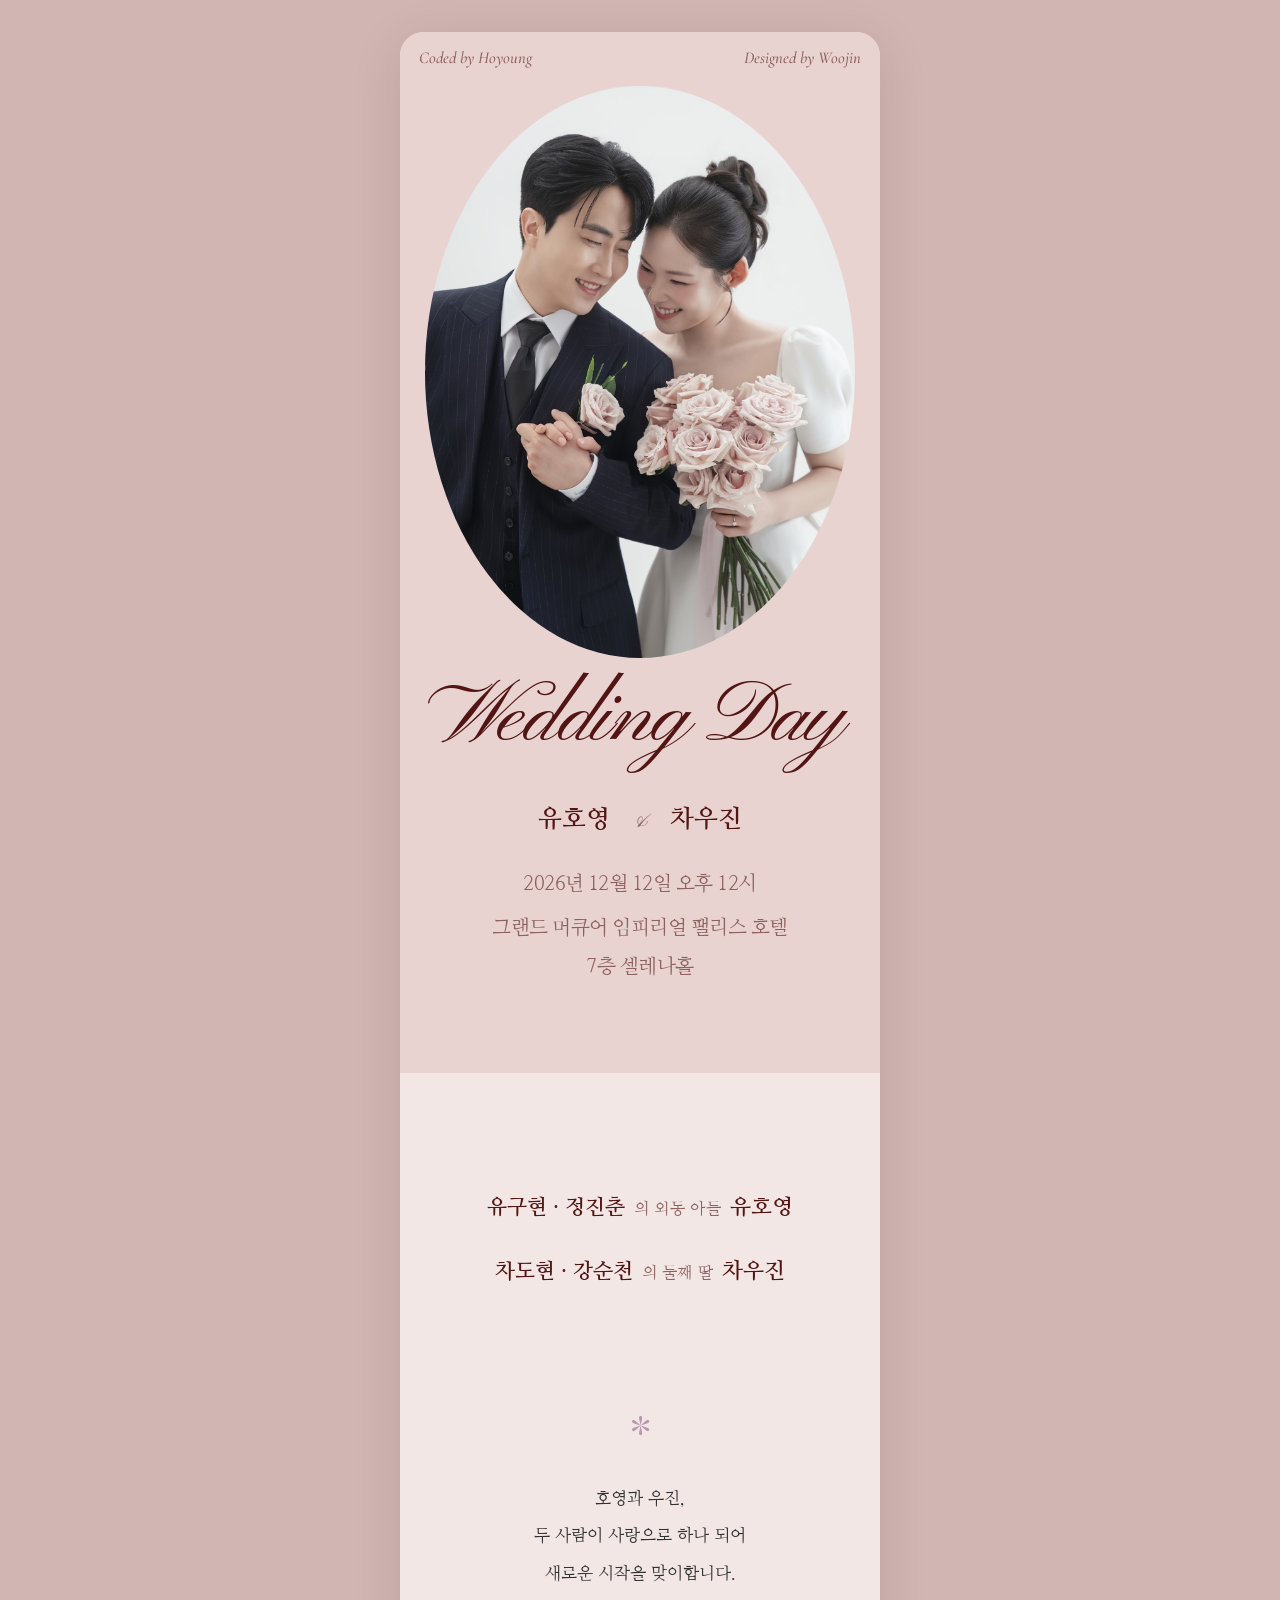
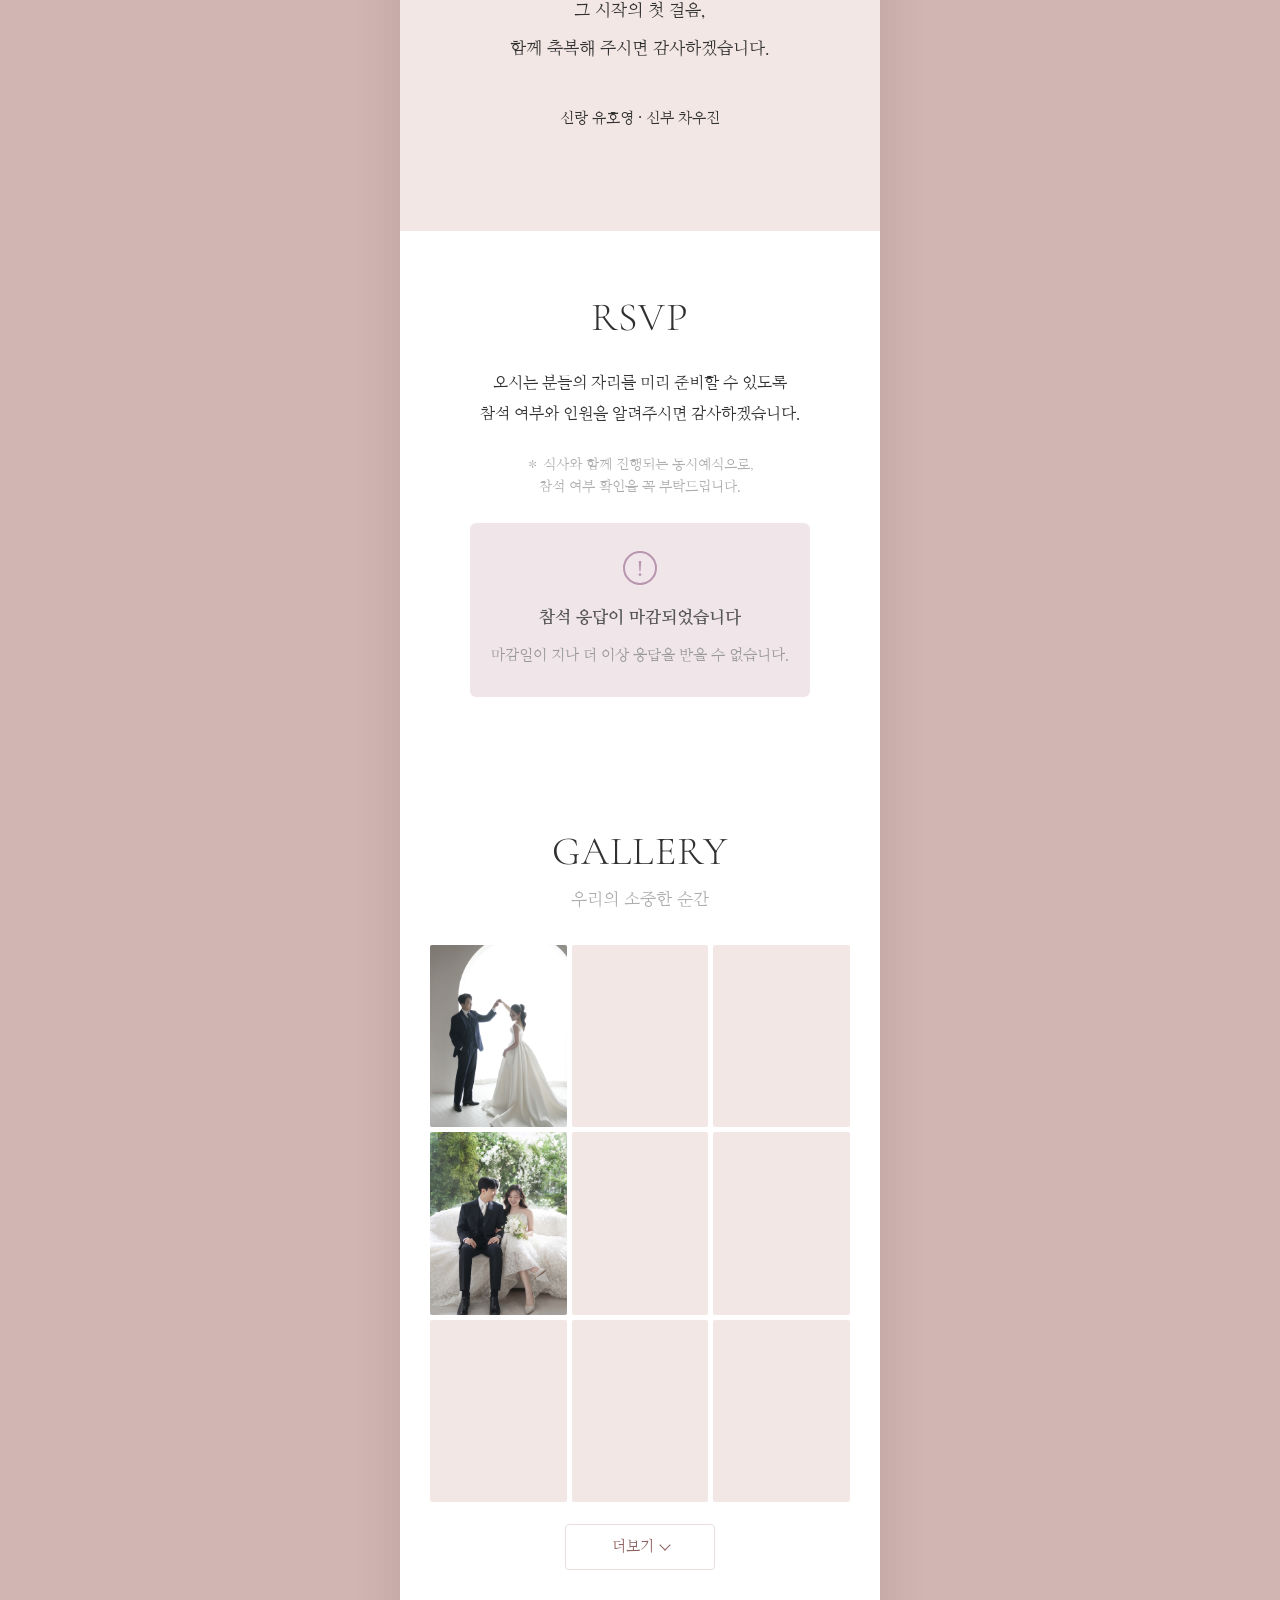
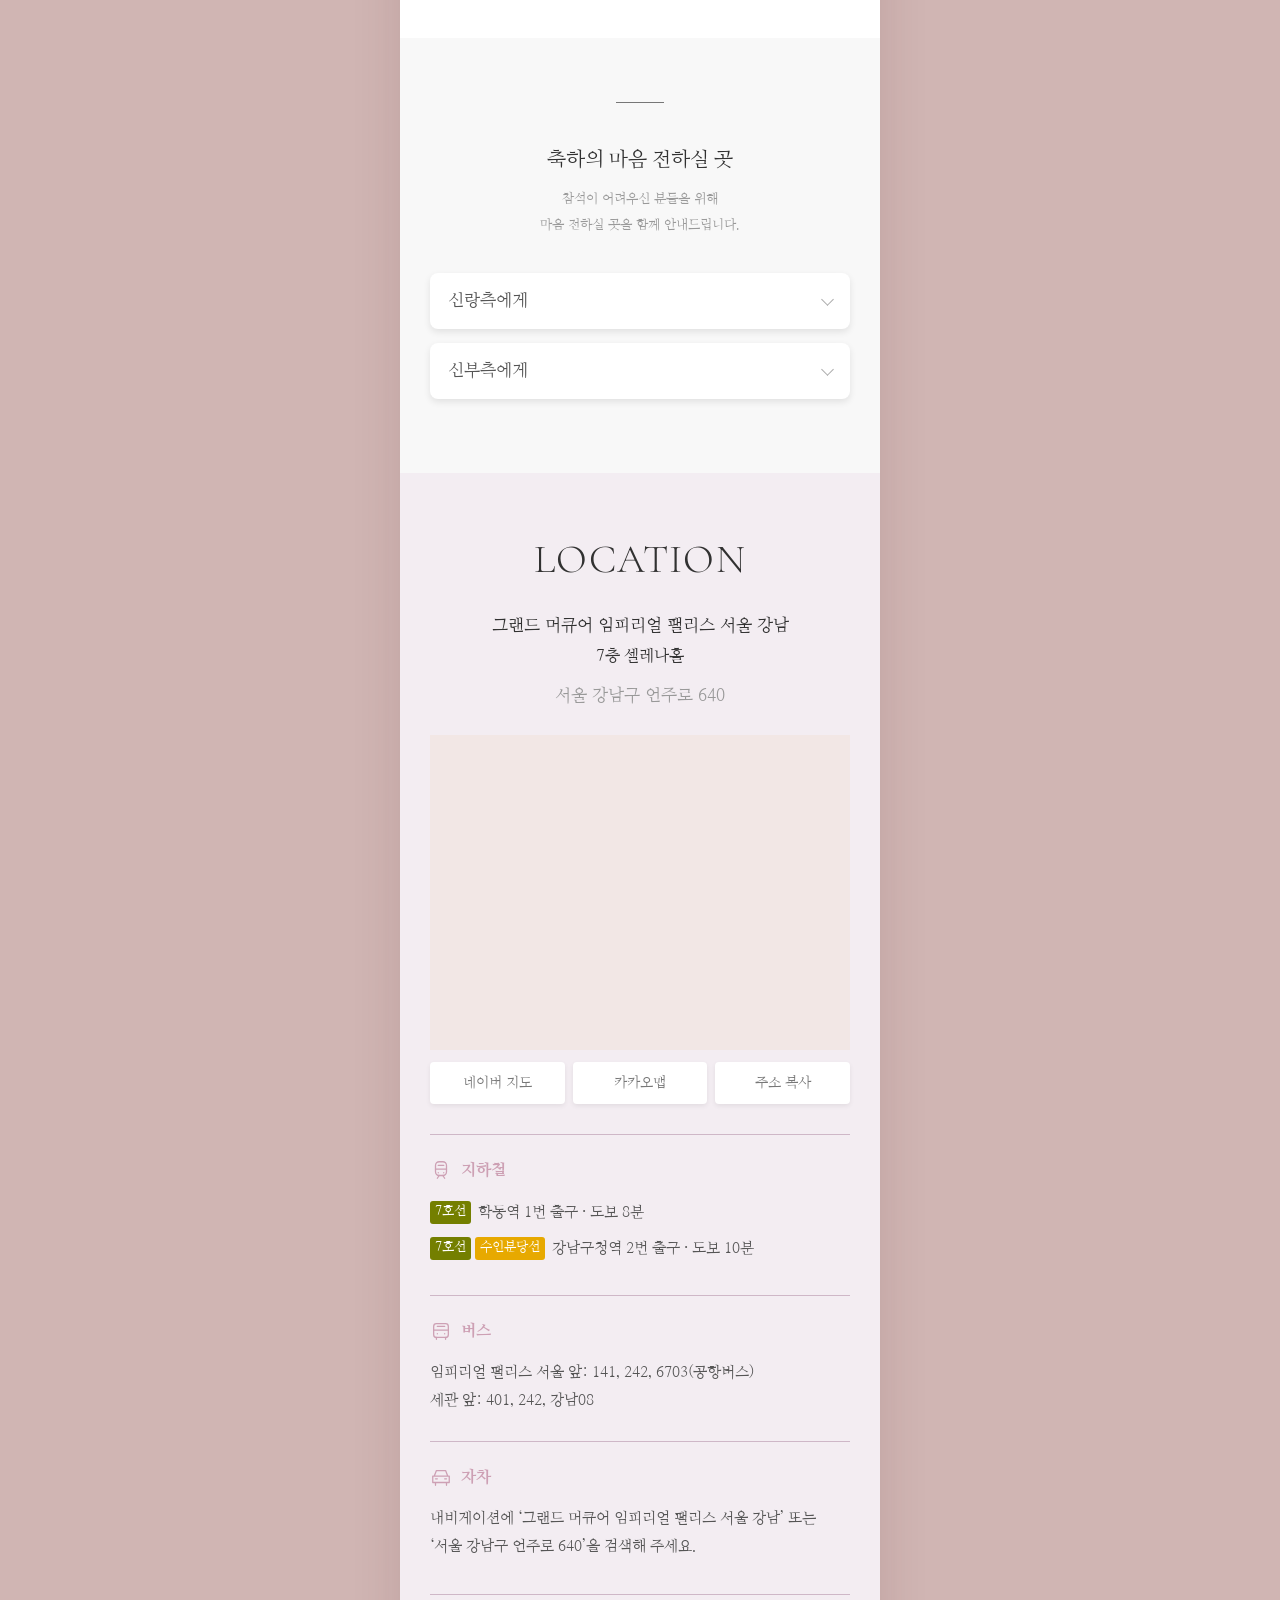
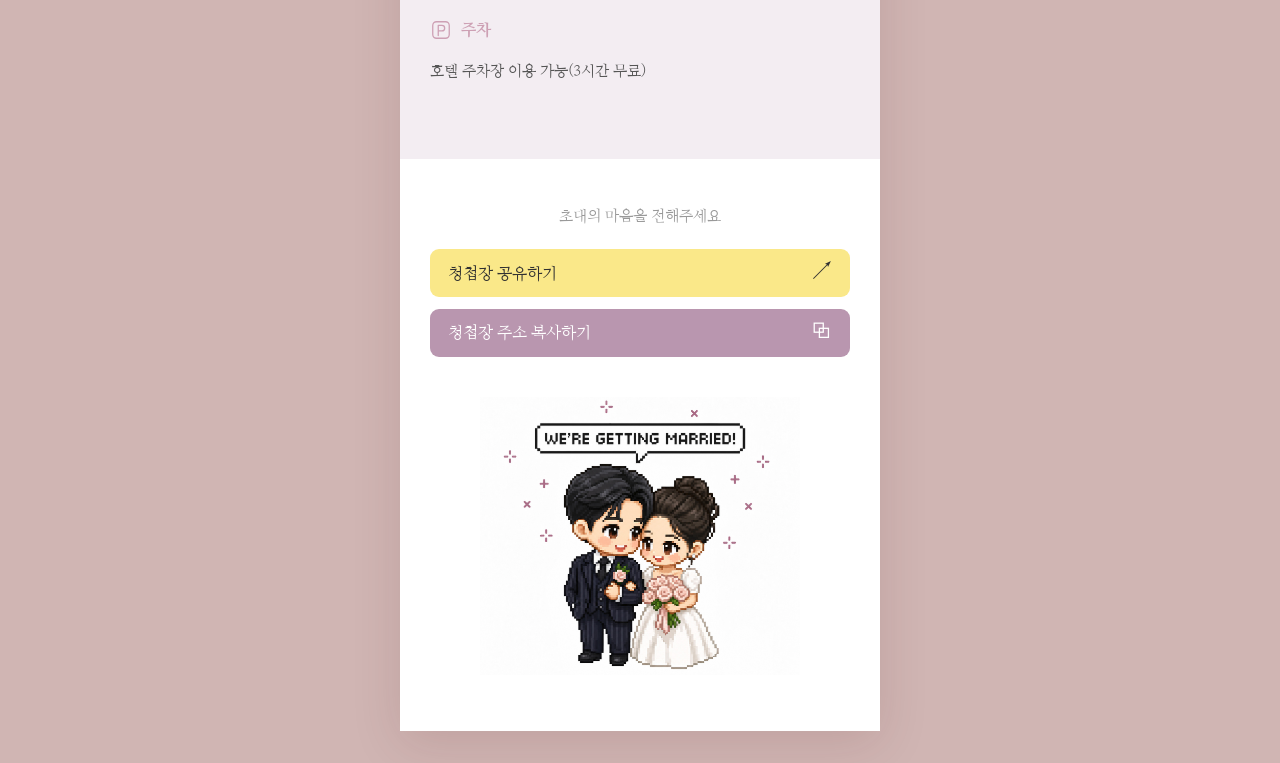
==== share.html @ 58c36306 "Add files via upload" ====
<!doctype html><html lang="ko"><head><meta charset="utf-8"><meta name="viewport" content="width=device-width,initial-scale=1"><title>호영과 우진, 결혼합니다</title><meta name="description" content="2026년 12월 12일 토요일 오후 12시
저희의 소중한 날에 함께해 주세요">
<link rel="canonical" href="https://hoyoung-woojin.github.io/wedding-invitation/share.html">
<meta property="og:type" content="website"><meta property="og:locale" content="ko_KR"><meta property="og:title" content="유호영 ♥ 차우진 결혼합니다"><meta property="og:description" content="2026년 12월 12일 토요일 오후 12시
저희의 소중한 날에 함께해 주세요"><meta property="og:url" content="https://hoyoung-woojin.github.io/wedding-invitation/share.html"><meta property="og:image" content="https://hoyoung-woojin.github.io/wedding-invitation/images/share-photo-v2.jpg"><meta property="og:image:width" content="1200"><meta property="og:image:height" content="630"><meta property="og:image:alt" content="유호영 ♥ 차우진 결혼합니다"><meta name="twitter:card" content="summary_large_image"><meta name="twitter:title" content="유호영 ♥ 차우진 결혼합니다"><meta name="twitter:description" content="2026년 12월 12일 토요일 오후 12시
저희의 소중한 날에 함께해 주세요"><meta name="twitter:image" content="https://hoyoung-woojin.github.io/wedding-invitation/images/share-photo-v2.jpg">
<style>

@import url('https://fonts.googleapis.com/css2?family=Cormorant:ital,wght@1,500&family=Cormorant+Garamond:wght@300&family=Pinyon+Script&display=swap');

@import url('https://fonts.googleapis.com/css2?family=Nanum+Myeongjo:wght@400;700;800&display=swap');



*{box-sizing:border-box}body{margin:0;background:#d0b5b3;color:#531514;font-family:Georgia,'Noto Serif KR',serif}main{max-width:480px;margin:32px auto;background:#f2e7e5;border-radius:24px 24px 0 0;min-height:90vh;text-align:center;box-shadow:0 12px 50px #53151420}header{padding:70px 24px;background:#e8d3d1;border-radius:inherit}h1{font-size:calc(48px + 2pt);font-weight:400;font-style:italic;margin:12px 0 32px}h2{font-weight:400}p{line-height:1.8}section{padding:38px 24px;background:white}button,input,select,textarea{font:inherit}button{cursor:pointer;min-height:46px;padding:10px 18px;border-radius:9px;border:1px solid #8d615f;background:white;color:#531514}button.primary{background:#8d615f;color:white;border-color:#8d615f}dialog{width:min(440px,calc(100% - 28px));max-height:90dvh;border:0;border-radius:16px;padding:26px;color:#313131;background:#fff;overflow:auto}dialog::backdrop{background:rgba(0,0,0,.5)}dialog h2{text-align:center;margin-top:0;font-size:calc(30px + 2pt)}label{display:block;margin:16px 0 6px;font-size:calc(14px + 2pt)}input,select,textarea{display:block;width:100%;border:1px solid #d9cfcc;border-radius:7px;padding:12px;background:white;color:#313131}fieldset{padding:0;border:0;margin:14px 0}legend{font-size:calc(14px + 2pt);margin-bottom:7px}.options{display:flex;gap:8px}.options label{flex:1;margin:0;display:flex;align-items:center;gap:7px;padding:12px;border:1px solid #d9cfcc;border-radius:7px}.options input{width:auto}small{display:block;line-height:1.6;color:#777}.actions{display:flex;gap:10px;margin-top:22px}.actions button{flex:1}.consent{display:flex;align-items:flex-start;gap:8px;line-height:1.5}.consent input{width:auto;margin-top:4px}#status{line-height:1.6;font-size:calc(14px + 2pt)}button:disabled{opacity:.6;cursor:wait}[hidden]{display:none!important}@media(max-width:500px){main{margin:0;border-radius:0}header{padding-top:54px}}







body{font-family:'Nanum Myeongjo',serif}header h1{font-family:'Pinyon Script',cursive;font-style:normal;color:#521514;font-size:calc(64px + 2pt)}header h2{font-weight:700;font-size:calc(22px + 2pt)}header p{color:#8d615f;font-size:calc(14px + 2pt)}.credits{display:flex;justify-content:space-between;font-family:'Cormorant',serif;font-style:italic;font-size:calc(16px + 2pt);color:#8d615f;margin-bottom:35px}section h2{font-family:'Cormorant Garamond',serif;font-size:calc(38px + 2pt);font-weight:300;color:#313131}section p{font-size:calc(14px + 2pt);color:#313131}section small{color:#aeaeae}dialog{background:#f8f8f8;border-radius:5px;padding:30px 22px 22px;width:min(400px,calc(100% - 32px));max-height:88dvh}dialog h2{font-size:calc(19px + 2pt);margin:2px 0 14px}dialog>.intro{text-align:center;color:#b996af;font-size:calc(12px + 2pt);margin-bottom:24px}label,legend{color:#777;font-size:calc(12px + 2pt)}input,textarea{border:1px solid #eee;border-radius:5px;box-shadow:0 2px 5px #00000012;font-size:calc(14px + 2pt)}.options label{position:relative;justify-content:center;background:white;border-color:#eee;box-shadow:0 2px 5px #00000018;color:#999;font-size:calc(13px + 2pt)}.options label:has(input:checked){background:#b996af;border-color:#b996af;color:white}.options input{position:absolute;width:1px;height:1px;opacity:0}.options label:focus-within{outline:2px solid #8d615f;outline-offset:2px}button.primary{background:#b996af;border-color:#b996af}button{border-radius:5px}button:focus-visible{outline:2px solid #531514;outline-offset:3px}.counter{display:flex;align-items:center;justify-content:space-between;background:white;padding:10px 12px;border:1px solid #eee;border-radius:5px}.counter span{font-size:calc(13px + 2pt)}.counter-controls{display:flex;align-items:center;gap:15px}.counter button{padding:0;width:44px;min-height:44px;font-size:calc(22px + 2pt);color:#8d615f;border-color:#d0b5b3}.counter output{min-width:25px;text-align:center;font-size:calc(17px + 2pt)}.counter button:disabled{opacity:.35;cursor:default}#total{font-size:calc(12px + 2pt);color:#8d615f;margin:8px 0 14px}.privacy{margin-top:14px;font-size:calc(10px + 2pt)}.consent{font-size:calc(11px + 2pt)}.actions{margin-top:16px}.actions button{font-size:calc(13px + 2pt)}.actions #close{flex:0 0 80px;border-color:#ddd;color:#777}#status:empty{display:none}@media(max-width:500px){dialog{padding:26px 18px 18px}header h1{font-size:calc(58px + 2pt)}}



#welcome{width:min(360px,calc(100% - 40px));padding:38px 22px 16px;text-align:center;background:#fafafa;box-shadow:0 10px 35px #00000020}#welcome h2{color:#b996af;font-size:calc(21px + 2pt);margin:4px 0 16px}.welcome-note{color:#999;font-size:calc(13px + 2pt);line-height:1.8;margin:0 0 26px}.wedding-card{background:#e7dce8;padding:20px 18px 24px;border-radius:5px;color:#827b82;font-size:calc(14px + 2pt);line-height:1.9}.wedding-card .couple{font-size:calc(14px + 2pt);color:#555;margin:2px 0 18px}.couple span{padding:0 8px}.wedding-card hr{border:0;border-top:1px solid #d9ccdc;margin:0 0 18px}.wedding-card p{margin:16px 0}.wedding-card .primary{display:block;width:100%;margin-top:22px;font-size:calc(14px + 2pt)}#welcome-close{border:0;background:transparent;color:#999;margin:14px auto 0;min-width:90px;font-size:calc(14px + 2pt)}



.consent{display:grid;grid-template-columns:16px minmax(0,1fr);align-items:center;column-gap:8px;line-height:1.6;min-height:28px}.consent input[type="checkbox"]{display:block;width:16px;height:16px;min-width:16px;margin:0;padding:0;box-shadow:none;border-radius:0;accent-color:#b996af}.consent span{display:block;margin:0;padding:0}



/* iPhone: keep editable controls at 16px to avoid focus zoom. */

#form input:not([type="checkbox"]):not([type="radio"]):not([type="hidden"]),#form textarea,#form select{font-size:calc(16px + 2pt)}

.privacy{display:block;width:100%;margin:18px 0 0;padding:0;font-size:calc(10px - 1pt + 2pt);color:#aaa;line-height:1.8;text-align:justify;overflow-wrap:anywhere}

@keyframes popup-fade-in{from{opacity:0;transform:translateY(8px)}to{opacity:1;transform:translateY(0)}}

@keyframes backdrop-fade-in{from{background-color:rgba(0,0,0,0)}to{background-color:rgba(0,0,0,.5)}}

dialog[open]{animation:popup-fade-in .4s ease-out both}dialog[open]::backdrop{animation:backdrop-fade-in .4s ease-out both}

@media(prefers-reduced-motion:reduce){dialog[open],dialog[open]::backdrop{animation:none}}



#phone::placeholder{font-size:calc(13px + 2pt);opacity:1;color:#999}

.privacy{padding:0 5px;letter-spacing:-.3px;word-break:keep-all;overflow-wrap:normal;text-align:justify}


/* 본문 1차: RSVP 모달 스타일은 기존 최종본 유지 */
.cover{padding:22px 26px 56px;background:#e8d3d1}.cover .credits{font-size:calc(17px + 2pt);margin:0 0 22px;gap:12px}.cover-photo{width:100%;max-width:320px;aspect-ratio:3/4;margin:0 auto;overflow:hidden;border-radius:50%;background:#f3e9e7;position:relative}.cover-photo img{display:block;width:100%;height:100%;object-fit:cover;object-position:center}.photo-placeholder{height:100%;display:flex;flex-direction:column;align-items:center;justify-content:center;gap:18px;color:#b18f8c;font-size:calc(12px + 2pt);letter-spacing:.03em;background:radial-gradient(ellipse at 40% 30%,#fff8f4,#eddbd7)}.photo-initials{font-family:'Cormorant',serif;font-style:italic;font-size:calc(52px + 2pt);font-weight:500;letter-spacing:0}.cover h1{position:relative;font-family:'Pinyon Script',cursive;font-size:calc(clamp(48px,13vw,66px) + 2pt);font-weight:400;line-height:1.15;margin:-12px 0 24px;color:#521514}.cover h2{font-size:calc(19px + 2pt);font-weight:700;margin:0 0 18px}.name-divider{font-family:'Cormorant',serif;font-style:italic;font-weight:500;font-size:calc(18px + 2pt);margin:0 9px}.cover p{font-size:calc(12px + 2pt);line-height:1.9;color:#8d615f}.cover-date{margin:0 0 7px}.cover-venue{margin:0}.family{background:#f2e7e5;padding:46px 16px 24px}.family p{display:flex;align-items:baseline;justify-content:center;gap:6px;flex-wrap:wrap;font-size:calc(12px + 2pt);line-height:1.9;color:#531514;margin:9px 0}.family .relationship{font-size:calc(10px + 2pt);color:#8d615f}.family strong{font-size:calc(13px + 2pt);font-weight:700}.invitation{background:#f2e7e5;padding:32px 18px 60px}.invitation-star{display:block;color:#b996af;font-size:calc(29px + 2pt);margin-bottom:23px}.invitation p{font-size:calc(14px + 2pt);line-height:2.1;color:#313131;margin:0}.invitation .signature{font-size:calc(12px + 2pt);margin-top:25px}.rsvp-section{padding:48px 20px 52px}.rsvp-section h2{margin:0 0 22px}.rsvp-section p{font-size:calc(13px + 2pt);line-height:1.9}.rsvp-section small{font-size:calc(11px + 2pt)}.rsvp-section button{width:min(100%,300px);margin-top:12px;font-size:calc(13px + 2pt)}
@media(max-width:500px){.cover{padding:20px 24px 48px}.cover .credits{font-size:calc(15px + 2pt)}.cover-photo{max-width:300px}.cover h1{font-size:calc(clamp(44px,13vw,62px) + 2pt)}.cover h2{font-size:calc(18px + 2pt)}}

.gallery-section{background:#fff;padding:48px 20px 52px}.gallery-section h2{margin:0 0 12px}.gallery-caption{font-size:calc(11px!important + 2pt);color:#aeaeae!important;margin:0 0 25px}.gallery-grid{display:grid;grid-template-columns:repeat(3,minmax(0,1fr));gap:6px}.gallery-thumb{border:0;border-radius:2px;padding:0;min-height:0;aspect-ratio:3/4;overflow:hidden;display:block;width:100%;background:#f2e7e5}.gallery-thumb img{display:block;width:100%;height:100%;object-fit:cover}.gallery-placeholder{width:100%;height:100%;display:flex;flex-direction:column;align-items:center;justify-content:center;gap:9px;background:linear-gradient(145deg,#f6edeb,#e8d3d1);color:#9f7f7c;font-size:calc(9px + 2pt)}.gallery-placeholder span{font-family:'Cormorant Garamond',serif;font-size:calc(27px + 2pt);font-weight:300}.gallery-thumb:nth-child(3n+2) .gallery-placeholder{background:linear-gradient(145deg,#eee7ed,#e1d2df)}#gallery-more{display:block;border:1px solid #e9dedc;border-radius:4px;margin:22px auto 0;padding:10px 22px;color:#8d615f;font-size:calc(12px + 2pt);width:150px}.gallery-reveal{animation:gallery-reveal .4s ease both}@keyframes gallery-reveal{from{opacity:0;transform:translateY(8px)}to{opacity:1;transform:translateY(0)}}#photo-modal{width:100vw;max-width:none;height:100dvh;max-height:none;margin:0;border-radius:0;padding:0;background:#171417;color:#fff;overflow:hidden}#photo-modal::backdrop{background:#171417}.photo-toolbar{position:absolute;top:0;left:0;right:0;z-index:2;display:flex;align-items:center;justify-content:space-between;padding:calc(10px + env(safe-area-inset-top)) 18px 10px;background:linear-gradient(#0008,transparent);font-size:calc(13px + 2pt)}.photo-toolbar button,.photo-navigation button{border:0;background:#ffffff15;color:white;min-height:44px;border-radius:4px}.photo-toolbar button{font-size:calc(13px + 2pt)}#photo-stage{width:100%;height:100%;display:flex;align-items:center;justify-content:center;padding:75px 18px 85px;touch-action:pan-y;user-select:none}#photo-stage img{display:block;max-width:100%;max-height:100%;object-fit:contain}#photo-stage .gallery-placeholder{width:min(100%,440px);height:auto;aspect-ratio:3/4;max-height:100%;border-radius:3px;font-size:calc(13px + 2pt)}#photo-stage .gallery-placeholder span{font-size:calc(60px + 2pt)}.photo-navigation{position:absolute;bottom:calc(20px + env(safe-area-inset-bottom));left:0;right:0;display:flex;justify-content:center;gap:26px}.photo-navigation button{width:54px;font-size:calc(30px + 2pt);padding:0}
@media(prefers-reduced-motion:reduce){.gallery-reveal{animation:none}}

.account-section{padding:48px 24px 50px;background:#f2e7e5;color:#531514}.account-section #account-heading{font-family:'Nanum Myeongjo',serif;font-size:calc(20px + 2pt);color:#531514;font-weight:400;margin:0 0 18px}.account-intro{font-size:calc(12px!important + 2pt);color:#8d615f!important;margin:0 0 28px}.account-group{border:1px solid #dfcecb;border-radius:5px;background:#fbf7f6;margin:10px 0;text-align:left;overflow:hidden}.account-group summary{display:flex;align-items:center;justify-content:space-between;cursor:pointer;list-style:none;padding:16px 18px;min-height:50px;font-size:calc(13px + 2pt);color:#531514}.account-group summary::-webkit-details-marker{display:none}.account-group summary::after{content:'+';font-size:calc(19px + 2pt);color:#8d615f}.account-group[open] summary::after{content:'−'}.account-group summary:focus-visible{outline:2px solid #8d615f;outline-offset:-3px}.account-list{padding:0 16px}.account-row{display:grid;grid-template-columns:minmax(0,1fr) auto;gap:12px;align-items:center;padding:15px 0;border-top:1px solid #eadeda}.account-person{display:block;color:#531514;font-size:calc(12px + 2pt);margin-bottom:7px}.account-number{display:block;color:#8d615f;font-size:calc(12px + 2pt);line-height:1.6;overflow-wrap:anywhere}.account-copy{padding:7px 12px;min-height:44px;border:1px solid #d8c4c1;color:#8d615f;background:transparent;font-size:calc(11px + 2pt)}.account-pending{font-size:calc(11px + 2pt);color:#aaa}.account-status{font-size:calc(12px!important + 2pt);color:#8d615f!important;line-height:1.7;margin:14px 0 0}.account-status:empty{display:none}#account-manual{text-align:left;margin-top:12px}#account-manual label{font-size:calc(11px + 2pt);color:#8d615f}#account-copy-text{font-size:calc(16px + 2pt);user-select:text}

.location-section{background:#fff;padding:48px 24px 52px}.location-section h2{margin:0 0 24px}.location-venue{font-size:calc(14px!important + 2pt);line-height:1.9;color:#313131!important;margin:0 0 10px}.location-venue span{font-size:calc(13px + 2pt)}.location-address{font-size:calc(12px!important + 2pt);color:#999!important;margin:0 0 24px}.location-map{width:100%;aspect-ratio:4/3;background:#f2e7e5;border-radius:4px;overflow:hidden}.location-map iframe{border:0;width:100%;height:100%;display:block}.map-buttons{display:grid;grid-template-columns:repeat(3,minmax(0,1fr));gap:6px;margin-top:12px}.map-buttons a,.map-buttons button{display:flex;align-items:center;justify-content:center;min-height:44px;padding:8px 3px;border:1px solid #e5d8d5;border-radius:4px;background:#fff;color:#8d615f;text-decoration:none;font-family:inherit;font-size:calc(11px + 2pt)}.map-buttons a:focus-visible,.hotel-phone:focus-visible{outline:2px solid #8d615f;outline-offset:3px}#location-status{font-size:calc(11px!important + 2pt);color:#8d615f!important;margin:12px 0 0}#location-status:empty{display:none}#address-manual{text-align:left;margin-top:10px}#address-copy-text{font-size:calc(16px + 2pt);user-select:text}.transport-info{text-align:left;margin-top:24px}.transport-block{padding:21px 0;border-bottom:1px solid #eee5e3}.transport-block h3{font-size:calc(13px + 2pt);font-weight:700;color:#531514;margin:0 0 11px}.transport-block p{font-size:calc(12px + 2pt);line-height:1.9;color:#777;margin:7px 0;word-break:keep-all}.line-badge{display:inline-block;border-radius:3px;padding:0 5px;margin:0 2px 3px 0;color:white;font-size:calc(10px + 2pt);line-height:1.8}.line-seven{background:#747f00}.line-bundang{background:#e7a900}.hotel-phone{display:inline-block;margin-top:22px;font-size:calc(11px + 2pt);text-decoration:none;color:#999;min-height:44px;padding:12px}

.share-section{background:#f2e7e5;padding:36px 24px 50px}.share-section #share-heading{font-family:'Nanum Myeongjo',serif;color:#8d615f;font-size:calc(14px + 2pt);font-weight:400;margin:0 0 23px}.share-buttons{display:grid;gap:10px;max-width:300px;margin:auto}.share-buttons button{font-size:calc(13px + 2pt);min-height:46px}.share-buttons #copy-invitation{color:#8d615f;border-color:#d8c4c1;background:transparent}#share-status{font-size:calc(11px!important + 2pt);color:#8d615f!important;line-height:1.7;margin:16px 0 0}#share-status:empty{display:none}#share-manual{text-align:left;margin-top:12px}#share-copy-text{font-size:calc(16px + 2pt);user-select:text}
</style><link rel="stylesheet" href="design.css"></head><body><main>
<header class="cover" aria-label="결혼식 안내">
  <div class="credits"><span>Coded by Hoyoung</span><span>Designed by Woojin</span></div>
  <div class="cover-photo" id="cover-photo">
    <img class="cover-portrait" src="images/cover-photo.jpg" alt="꽃다발을 들고 함께 웃는 호영과 우진" fetchpriority="high">
  </div>
  <h1>Wedding Day</h1>
  <h2>유호영 <span class="name-divider">&amp;</span> 차우진</h2>
  <p class="cover-date">2026년 12월 12일 오후 12시</p>
  <p class="cover-venue">그랜드 머큐어 임피리얼 팰리스 호텔<br>7층 셀레나홀</p>
</header>
<section class="family" aria-label="양가 혼주 정보">
  <p><span class="parents"><b style="font-weight:700">유구현</b> · <b style="font-weight:700">정진춘</b></span><span class="relationship">의 외동 아들</span><strong>유호영</strong></p>
  <p><span class="parents"><b style="font-weight:700">차도현</b> · <b style="font-weight:700">강순천</b></span><span class="relationship">의 둘째 딸</span><strong>차우진</strong></p>
</section>
<section class="invitation" aria-label="모시는 글">
  <span class="invitation-star" aria-hidden="true">✽</span>
  <p>호영과 우진,<br>두 사람이 사랑으로 하나 되어<br>새로운 시작을 맞이합니다.<br>그 시작의 첫 걸음,<br>함께 축복해 주시면 감사하겠습니다.</p>
  <p class="signature">신랑 유호영 · 신부 차우진</p>
</section>
<section class="rsvp-section" aria-labelledby="rsvp-heading"><h2 id="rsvp-heading">RSVP</h2><p>오시는 분들의 자리를 미리 준비할 수 있도록<br>참석 여부와 인원을 알려주시면 감사하겠습니다.</p><small>✽ 식사와 함께 진행되는 동시예식으로,<br>참석 여부 확인을 꼭 부탁드립니다.</small><p><button class="primary" id="open">참석 여부 전달하기</button></p></section>
<section class="gallery-section" aria-labelledby="gallery-heading"><h2 id="gallery-heading">Gallery</h2><p class="gallery-caption">우리의 소중한 순간</p><div class="gallery-grid" id="gallery-grid"></div><button type="button" id="gallery-more" aria-expanded="false" aria-controls="gallery-grid">더보기 <span class="gallery-chevron" aria-hidden="true"></span></button></section>
<section class="account-section" aria-labelledby="account-heading"><h2 id="account-heading">축하의 마음 전하실 곳</h2><p class="account-intro">참석이 어려우신 분들을 위해<br>마음 전하실 곳을 함께 안내드립니다.</p><div id="account-groups"></div><p id="account-status" class="account-status" role="status" aria-live="polite"></p><div id="account-manual" hidden><label for="account-copy-text">아래 계좌번호를 길게 눌러 복사해 주세요.</label><input id="account-copy-text" type="text" readonly aria-label="직접 복사할 계좌번호"></div></section>
<section class="location-section" aria-labelledby="location-heading"><h2 id="location-heading">Location</h2><p class="location-venue">그랜드 머큐어 임피리얼 팰리스 서울 강남<br><span>7층 셀레나홀</span></p><p class="location-address">서울 강남구 언주로 640</p><div class="location-map"><iframe title="예식장 위치 지도" src="https://maps.google.com/maps?q=%EA%B7%B8%EB%9E%9C%EB%93%9C%20%EB%A8%B8%ED%81%90%EC%96%B4%20%EC%9E%84%ED%94%BC%EB%A6%AC%EC%96%BC%20%ED%8C%B0%EB%A6%AC%EC%8A%A4%20%EC%84%9C%EC%9A%B8%20%EA%B0%95%EB%82%A8%20%EC%84%9C%EC%9A%B8%20%EA%B0%95%EB%82%A8%EA%B5%AC%20%EC%96%B8%EC%A3%BC%EB%A1%9C%20640&amp;output=embed&amp;hl=ko" loading="lazy" referrerpolicy="no-referrer-when-downgrade" allowfullscreen></iframe></div><div class="map-buttons"><a href="https://map.naver.com/p/search/%EA%B7%B8%EB%9E%9C%EB%93%9C%20%EB%A8%B8%ED%81%90%EC%96%B4%20%EC%9E%84%ED%94%BC%EB%A6%AC%EC%96%BC%20%ED%8C%B0%EB%A6%AC%EC%8A%A4%20%EC%84%9C%EC%9A%B8%20%EA%B0%95%EB%82%A8%20%EC%84%9C%EC%9A%B8%20%EA%B0%95%EB%82%A8%EA%B5%AC%20%EC%96%B8%EC%A3%BC%EB%A1%9C%20640" target="_blank" rel="noopener noreferrer">네이버 지도</a><a href="https://map.kakao.com/?q=%EA%B7%B8%EB%9E%9C%EB%93%9C%20%EB%A8%B8%ED%81%90%EC%96%B4%20%EC%9E%84%ED%94%BC%EB%A6%AC%EC%96%BC%20%ED%8C%B0%EB%A6%AC%EC%8A%A4%20%EC%84%9C%EC%9A%B8%20%EA%B0%95%EB%82%A8%20%EC%84%9C%EC%9A%B8%20%EA%B0%95%EB%82%A8%EA%B5%AC%20%EC%96%B8%EC%A3%BC%EB%A1%9C%20640" target="_blank" rel="noopener noreferrer">카카오맵</a><button type="button" id="copy-address">주소 복사</button></div><p id="location-status" role="status" aria-live="polite"></p><div id="address-manual" hidden><label for="address-copy-text">아래 주소를 길게 눌러 복사해 주세요.</label><input id="address-copy-text" readonly value="서울 강남구 언주로 640" aria-label="직접 복사할 예식장 주소"></div><div class="transport-info"><div class="transport-block"><h3><svg class="transport-icon" viewBox="0 0 24 24" fill="none" stroke="currentColor" stroke-width="1.4" stroke-linecap="round" stroke-linejoin="round" aria-hidden="true"><rect x="6" y="3" width="12" height="15" rx="4"/><path d="M6 11h12M9 7h6M8 21l2-3m6 3-2-3"/><path d="M9 15h.01M15 15h.01"/></svg><span>지하철</span></h3><p class="subway-row"><span class="subway-lines"><span class="line-badge line-seven">7호선</span></span><span class="subway-description">학동역 1번 출구 · 도보 8분</span></p><p class="subway-row"><span class="subway-lines"><span class="line-badge line-seven">7호선</span><span class="line-badge line-bundang">수인분당선</span></span><span class="subway-description">강남구청역 2번 출구 · 도보 10분</span></p></div><div class="transport-block"><h3><svg class="transport-icon" viewBox="0 0 24 24" fill="none" stroke="currentColor" stroke-width="1.4" stroke-linecap="round" stroke-linejoin="round" aria-hidden="true"><rect x="4" y="4" width="16" height="15" rx="3"/><path d="M4 11h16M8 7h8M7 19v2m10-2v2M8 15h.01M16 15h.01"/></svg><span>버스</span></h3><p>임피리얼 팰리스 서울 앞: 141, 242, 6703(공항버스)</p><p>세관 앞: 401, 242, 강남08</p></div><div class="transport-block"><h3><svg class="transport-icon" viewBox="0 0 24 24" fill="none" stroke="currentColor" stroke-width="1.4" stroke-linecap="round" stroke-linejoin="round" aria-hidden="true"><path d="m5 10 2-5h10l2 5M3 11h18v7H3zM6 18v3m12-3v3M6 14h2m8 0h2"/></svg><span>자차</span></h3><p>내비게이션에 ‘그랜드 머큐어 임피리얼 팰리스 서울 강남’ 또는 ‘서울 강남구 언주로 640’을 검색해 주세요.</p></div><div class="transport-block"><h3><svg class="transport-icon" viewBox="0 0 24 24" fill="none" stroke="currentColor" stroke-width="1.4" stroke-linecap="round" stroke-linejoin="round" aria-hidden="true"><rect x="3" y="3" width="18" height="18" rx="4"/><path d="M9 18V7h4a3 3 0 0 1 0 6H9"/></svg><span>주차</span></h3><p>호텔 주차장 이용 가능(3시간 무료)</p></div></div></section><section class="share-section" aria-labelledby="share-heading"><h2 id="share-heading">초대의 마음을 전해주세요</h2><div class="share-buttons"><button type="button" class="primary" id="share-invitation"><span class="share-button-label">청첩장 공유하기</span></button><button type="button" id="copy-invitation"><span class="share-button-label">청첩장 주소 복사하기</span></button></div><p id="share-status" role="status" aria-live="polite"></p><div id="share-manual" hidden><label for="share-copy-text">아래 주소를 길게 눌러 복사해 주세요.</label><input id="share-copy-text" type="text" readonly aria-label="청첩장 주소"></div></section><section class="ending-section" aria-label="결혼 소식"><img src="images/wedding-ending.jpg" alt="WE’RE GETTING MARRIED! 꽃다발을 든 신랑 신부의 픽셀 그림" loading="lazy" draggable="false" width="1254" height="1254"></section></main>

<dialog id="photo-modal" aria-label="갤러리 사진 확대"><div class="photo-toolbar"><span id="photo-position" aria-live="polite"></span><button type="button" id="photo-close" aria-label="사진 확대 닫기">닫기</button></div><div id="photo-stage"></div><div class="photo-navigation"><button type="button" id="photo-prev" aria-label="이전 사진">‹</button><button type="button" id="photo-next" aria-label="다음 사진">›</button></div></dialog>
<dialog id="welcome" aria-labelledby="welcome-title"><h2 id="welcome-title">참석 의사 체크</h2><p class="welcome-note">* 식사와 함께 진행되는 동시예식으로,<br>참석 여부 확인을 꼭 부탁드립니다.</p><div class="wedding-card"><p class="couple">신랑 유호영 <span aria-hidden="true">♥</span> 신부 차우진</p><hr><p>2026년 12월 12일<br>토요일 오후 12시</p><p>그랜드 머큐어 임피리얼 팰리스 호텔<br>7층 셀레나홀</p><button type="button" class="primary" id="welcome-next">참석 의사 체크하기</button></div><button type="button" id="welcome-close">닫기</button></dialog>

<dialog id="modal" aria-labelledby="title"><h2 id="title">참석 의사 체크하기</h2><small class="intro">한 분 한 분을 소중히 모실 수 있도록<br>참석 여부와 인원을 알려주시면 감사하겠습니다.</small><form id="form">

<fieldset><legend>어느 분의 하객이신가요? *</legend><div class="options"><label><input type="radio" name="side" value="신랑측" required>신랑</label><label><input type="radio" name="side" value="신부측" required>신부</label></div></fieldset>

<fieldset><legend>참석하실 수 있나요? *</legend><div class="options"><label><input type="radio" name="attendance" value="참석" required>참석할게요</label><label><input type="radio" name="attendance" value="불참" required>참석이 어려워요</label></div></fieldset>

<label for="name">성함 *</label><input id="name" name="name" required maxlength="40" autocomplete="name">

<div id="companions" hidden><label id="count-label">참석 인원을 알려주세요.</label><div class="counter" role="group" aria-labelledby="count-label"><span>참석 인원 (본인 포함)</span><div class="counter-controls"><button type="button" id="minus" aria-label="참석 인원 한 명 줄이기">−</button><output id="count-display" aria-live="polite">1</output><button type="button" id="plus" aria-label="참석 인원 한 명 늘리기">+</button></div></div><input id="count" name="companion_count" type="hidden" value="0"></div><p id="total" aria-live="polite">참석 여부를 선택해 주세요.</p>

<label for="phone">동명이인 구분을 위해 휴대폰 번호 뒤 4자리를 알려주세요. *</label><input id="phone" name="phone_last4" required inputmode="numeric" pattern="[0-9]{4}" minlength="4" maxlength="4" placeholder="휴대폰 번호 뒤 4자리" autocomplete="off">

<label for="message">전달사항 (선택)</label><textarea id="message" name="message" maxlength="500" rows="2"></textarea>

<small class="privacy">수집 목적: 참석자 식별. 항목: 참석 여부, 성함, 연락처 뒤 4자리, 동행인원, 전달사항. 보유기간: 예식 종료 후 30일까지. 동의하지 않으면 온라인 제출이 어렵습니다.</small>

<label class="consent"><input type="checkbox" id="consent" required checked><span>개인정보 수집·이용에 동의합니다. *</span></label>

<p id="status" role="status" aria-live="polite"></p><div class="actions"><button id="close" type="button">닫기</button><button id="submit" class="primary" type="submit">체크 완료하기</button></div></form></dialog>

<dialog id="share-help" aria-labelledby="share-help-title"><h2 id="share-help-title">청첩장 공유하기</h2><p id="share-help-message"></p><div class="share-help-actions"><a id="share-open-browser" target="_blank" rel="noopener noreferrer">새 창에서 열기</a><button type="button" id="share-help-copy">청첩장 링크 복사</button><button type="button" id="share-help-close">닫기</button></div></dialog>
<script src="image-protection.js"></script>
<script src="share.js"></script>
<script src="location.js"></script>
<script src="accounts.js"></script>
<script src="gallery.js"></script>
<script src="config.js"></script>
<script src="rsvp-connection.js"></script>
<script src="rsvp-deadline.js"></script>
<script>

const modal=document.querySelector('#modal'), form=document.querySelector('#form'), statusEl=document.querySelector('#status'), submit=document.querySelector('#submit'), count=document.querySelector('#count');

let busy=false;

let welcomeTimer=null;

let welcomeTriggered=false;

function onFirstScroll(){

  if(welcomeTriggered)return;

  welcomeTriggered=true;

  window.removeEventListener('scroll',onFirstScroll);

  welcomeTimer=setTimeout(()=>{if(!window.RsvpDeadline.isClosed()&&!modal.open&&!welcome.open){welcome.showModal();document.body.style.overflow='hidden'}},2000);

}

const welcome=document.querySelector('#welcome');

function closeWelcome(){welcome.close();document.body.style.overflow='';document.querySelector('#open').focus()}

document.querySelector('#welcome-close').onclick=closeWelcome;

document.querySelector('#welcome-next').onclick=()=>{welcome.close();openModal()};

welcome.addEventListener('cancel',e=>{e.preventDefault();closeWelcome()});



function openModal(){if(window.RsvpDeadline.isClosed()){window.RsvpDeadline.refresh();return;}welcomeTriggered=true;window.removeEventListener('scroll',onFirstScroll);clearTimeout(welcomeTimer);if(welcome.open)welcome.close();if(modal.open)return;modal.showModal();document.body.style.overflow='hidden'}

function closeModal(){if(busy)return;modal.close();document.body.style.overflow='';document.querySelector('#open').focus()}

document.querySelector('#open').onclick=openModal;document.querySelector('#close').onclick=closeModal;

modal.addEventListener('cancel',e=>{e.preventDefault();closeModal()});

const minus=document.querySelector('#minus'),plus=document.querySelector('#plus');

function changeCount(delta){if(busy)return;count.value=Math.max(0,Math.min(20,Number(count.value)+delta));update()}

minus.onclick=()=>changeCount(-1);plus.onclick=()=>changeCount(1);

function update(){document.querySelector('#count-display').textContent=1+Number(count.value);minus.disabled=busy||Number(count.value)<=0;plus.disabled=busy||Number(count.value)>=20;const a=new FormData(form).get('attendance');document.querySelector('#companions').hidden=a!=='참석';count.disabled=a!=='참석';document.querySelector('#total').textContent=a==='참석'?'본인 포함 총 '+(1+Number(count.value||0))+'명':a==='불참'?'총 참석인원 0명':'참석 여부를 선택해 주세요.'}

form.addEventListener('input',update);form.addEventListener('change',update);

function finish(){busy=false;submit.disabled=window.RsvpDeadline.isClosed();document.querySelector('#close').disabled=false;submit.textContent='체크 완료하기';update()}

form.addEventListener('submit',e=>{e.preventDefault();if(window.RsvpDeadline.isClosed()){window.RsvpDeadline.refresh();return;}if(busy||!form.reportValidity())return;

const data=Object.fromEntries(new FormData(form));data.companion_count=data.attendance==='참석'?Number(count.value):0;data.consent=document.querySelector('#consent').checked;

busy=true;update();submit.disabled=true;document.querySelector('#close').disabled=true;submit.textContent='전달 중…';statusEl.textContent='저장 결과를 확인하고 있습니다.';

sendRsvp(data).then(r=>{finish();statusEl.textContent=r.updated?'참석 여부가 수정되었습니다. 총 참석인원 '+r.total_count+'명':'참석 여부가 전달되었습니다. 총 참석인원 '+r.total_count+'명'}).catch(error=>{finish();if(window.RsvpDeadline.isClosed()||String(error&&error.message||error).includes('마감')){window.RsvpDeadline.close();return;}statusEl.textContent='저장 결과를 확인하지 못했습니다. 같은 정보로 다시 제출해 주세요.'});

});update();window.addEventListener('scroll',onFirstScroll,{passive:true});

</script><script src="snow.js"></script></body></html>
---- design.css ----
/* 한글: 나눔명조. 영문 장식 제목은 각 영역 지정 글꼴 사용. */
body{font-family:'Nanum Myeongjo',serif}
button,input,select,textarea{font-family:inherit}
/* 기획안 1차 디자인. 커버 값은 480px 카드 기준이며 카드 폭에 비례합니다. */
main{container-type:inline-size;overflow:hidden}
.cover{padding:0 0 17.5cqw;background:#e8d3d1}
.cover .credits{padding:16px 4cqw 0;margin:0 0 5.5cqw;font-size:calc(2.9cqw + 2pt);line-height:1.3;font-weight:500;gap:10px}
.cover-photo{width:89.655%;max-width:none;aspect-ratio:650/864;margin:0 auto;border-radius:50%;background:#e8d3d1}
.cover-photo .cover-portrait{display:block;width:100%;height:100%;object-fit:cover;object-position:center;position:static}
.cover h1{transform:translateY(8px);font-family:'Pinyon Script',cursive;font-size:calc(18.2cqw + 2pt);line-height:1.08;font-weight:400;white-space:nowrap;margin:0 0 8.8cqw;letter-spacing:-.03em;color:#521514}
.cover h2{font-size:calc(4.55cqw + 2pt);font-weight:700;margin:0 0 5.4cqw;line-height:1.4;color:#531514}
.cover .name-divider{font-family:'Pinyon Script',cursive;font-size:calc(4.4cqw + 3pt + 2pt);color:#8d615f;font-weight:400;margin:0 2.6cqw}
.cover p{font-size:calc(3.65cqw + 2pt);line-height:1.8;color:#8d615f;letter-spacing:-.025em}
.cover .cover-date{margin:0 0 1.4cqw}
.cover .cover-venue{margin:0;line-height:1.9}
.family{padding:24cqw 4cqw 15cqw;background:#f2e7e5}
.family p{font-size:calc(3.8cqw + 2pt);gap:1.8cqw;line-height:1.8;margin:0;flex-wrap:nowrap;white-space:nowrap}
.family p+p{margin-top:5cqw}
.family .relationship{font-size:calc(2.8cqw + 2pt);color:#8d615f;letter-spacing:.04em}
.family strong{font-size:calc(4cqw + 2pt)}
.invitation{padding:10cqw 6.2cqw 20cqw}
.invitation-star{font-size:calc(32px + 2pt);line-height:1;margin-bottom:35px;font-weight:300}
.invitation p{font-size:calc(14px + 2pt);line-height:2.25;word-break:keep-all}
.invitation .signature{margin-top:34px;font-size:calc(12px + 2pt)}
.rsvp-section,.gallery-section{padding:64px 6.2cqw 68px}
.rsvp-section h2,.gallery-section h2,.location-section h2{font-size:calc(40px + 2pt);line-height:1.1;letter-spacing:.03em}
.gallery-section h2,.location-section h2{text-transform:uppercase}
.rsvp-section h2{margin-bottom:29px}
.rsvp-section p{font-size:calc(13px + 2pt);line-height:2}
.rsvp-section small{font-size:calc(11px + 2pt);color:#aeaeae;margin:24px 0}
.rsvp-section #open{width:100%;max-width:320px;min-height:48px;border:0;box-shadow:0 3px 8px #00000010}
.gallery-caption{margin-bottom:30px}
.gallery-grid{gap:5px}
.account-section{background:#f8f8f8;padding:64px 6.2cqw 60px}
.account-section::before{content:'';display:block;width:48px;border-top:1px solid #777;margin:0 auto 45px}
.account-section #account-heading{font-size:calc(17px + 2pt);color:#313131;margin-bottom:14px}
.account-intro{font-size:calc(12px!important + 2pt);line-height:1.9;color:#999!important;margin-bottom:35px}
.account-group{border:0;background:#fff;border-radius:8px;box-shadow:0 3px 7px #00000018;margin:14px 0}
.account-group summary{padding:18px;min-height:56px;color:#555;font-size:calc(14px + 2pt)}
.account-group summary::after{content:'⌄';font-size:calc(18px + 2pt);color:#aaa}
.account-group[open] summary::after{content:'⌃'}
.account-list{padding:9px;background:#eee7ed}
.account-row{grid-template-columns:minmax(0,1fr);gap:12px;border:0;padding:18px 14px;background:white;border-radius:7px;box-shadow:0 3px 6px #00000012}
.account-row+.account-row{margin-top:9px}
.account-row>div{display:flex;align-items:baseline;justify-content:space-between;gap:10px}
.account-person{font-size:calc(11px + 2pt);color:#555;white-space:nowrap;margin:0}
.account-number{font-size:calc(11px + 2pt);color:#555;text-align:right;word-break:keep-all}
.account-copy{min-height:38px;width:100%;text-align:left;padding:8px 12px;color:#fff;background:#8d615f;border:0;font-size:calc(11px + 2pt)}
.account-copy::after{content:'⧉';float:right;font-size:calc(16px + 2pt);line-height:1}
.account-pending{font-size:calc(10px + 2pt);text-align:right}
.location-section{background:#f3edf2;padding:64px 6.2cqw 40px}
.location-section h2{margin-bottom:30px}
.location-venue{font-size:calc(13px!important + 2pt);line-height:1.8}
.location-address{color:#999!important}
.location-map{border-radius:0}
.map-buttons{gap:8px}
.map-buttons a,.map-buttons button{background:white;border:0;box-shadow:0 2px 5px #00000012;color:#777;min-height:42px}
.transport-info{margin-top:30px}
.transport-block{border-bottom:1px solid #ceb7c7;padding:25px 0}
.transport-block:first-child{border-top:1px solid #ceb7c7}
.transport-block h3{font-size:calc(13px + 2pt);font-weight:400;color:#b996af;margin-bottom:16px}
.transport-block p{font-size:calc(12px + 2pt);line-height:1.95;color:#555}
.share-section{background:#fff;padding:48px 6.2cqw 60px}
.share-section #share-heading{color:#999;font-size:calc(12px + 2pt)}
.share-buttons{max-width:none;gap:12px}
.share-buttons button{min-height:48px;border:0;border-radius:9px;text-align:left;padding:12px 18px}
.share-buttons #share-invitation{background:#fae889;color:#313131}
.share-buttons #share-invitation::after{content:'↗';float:right;font-size:calc(18px + 2pt)}
.share-buttons #copy-invitation{background:#b996af;color:#fff;border:0}
.share-buttons #copy-invitation::after{content:'⧉';float:right;font-size:calc(18px + 2pt)}
@media(max-width:340px){.account-row>div{flex-wrap:wrap}.account-number{text-align:left}.family .relationship{letter-spacing:0}}
@supports not (width:1cqw){.cover{padding:12px 0 70px}.cover .credits{padding:4px 4%;font-size:calc(13px + 2pt);margin-bottom:24px}.cover h1{font-size:calc(clamp(54px,18vw,87px) + 2pt);margin-bottom:36px}.cover h2{font-size:calc(19px + 2pt);margin-bottom:24px}.cover .name-divider{font-size:calc(18px + 3pt + 2pt);margin:0 10px}.cover p{font-size:calc(14px + 2pt)}.family{padding:90px 16px 60px}.family p{font-size:calc(14px + 2pt);gap:6px}.family .relationship{font-size:calc(10px + 2pt)}.family strong{font-size:calc(15px + 2pt)}}

.transport-block h3{display:flex;align-items:center;gap:9px}.transport-icon{width:20px;height:20px;flex:none}
#share-help{max-width:360px;text-align:center}#share-help h2{font-family:'Nanum Myeongjo',serif;font-size:calc(19px + 2pt)}#share-help p{font-size:calc(13px + 2pt);line-height:1.9;color:#777;word-break:keep-all}.share-help-actions{display:grid;gap:10px}.share-help-actions a{display:block;padding:13px;border:1px solid #b996af;border-radius:5px;color:#8d615f;font-size:calc(13px + 2pt);text-decoration:none}.share-help-actions button{font-size:calc(13px + 2pt)}

/* 2pt 확대 후 네 타이틀은 기존 크기 유지 */
body{font-size:calc(16px + 2pt)}
.cover h1{font-size:18.2cqw}
.rsvp-section h2,.gallery-section h2,.location-section h2{font-size:40px}
.transport-block h3{display:flex;align-items:center;gap:9px;font-weight:700;line-height:1.25}
.transport-block h3 span{display:block;line-height:1.25}
.transport-icon{display:block;width:22px;height:22px;flex:0 0 22px;align-self:center}
.share-buttons button{display:flex;align-items:center;justify-content:flex-start;gap:12px;line-height:1.4}
.share-buttons #share-invitation::after,.share-buttons #copy-invitation::after{float:none;margin-left:auto;flex:none;line-height:1}
@supports not (width:1cqw){.cover h1{font-size:clamp(54px,18vw,87px)}}

/* 글꼴의 시각적 중심을 기준으로 미세 정렬 */
.transport-icon{transform:translateY(-2px)}
.transport-block h3{color:#531514;font-weight:800}
.share-button-label{display:block;position:relative;top:1px}

/* 6차 미세 조정: 직전 위치에서 아이콘 -1px, 공유하기 문구 +1px */
.transport-icon{transform:translateY(-3px)}
#share-invitation .share-button-label{top:2px}

/* RSVP 팝업만 확대 전 크기로 복원 */
#welcome,#modal{font-size:16px}
#modal h2{font-size:19px}
#modal>.intro{font-size:12px}
#modal label,#modal legend{font-size:12px}
#modal .options label{font-size:13px}
#modal input,#modal textarea{font-size:14px}
#form input:not([type="checkbox"]):not([type="radio"]):not([type="hidden"]),#form textarea,#form select{font-size:16px}
#modal .counter span{font-size:13px}
#modal .counter button{font-size:22px}
#modal .counter output{font-size:17px}
#modal #total{font-size:12px}
#modal .privacy{font-size:calc(10px - 1pt)}
#modal .consent{font-size:11px}
#modal .actions button{font-size:13px}
#modal #status{font-size:14px}
#modal #phone::placeholder{font-size:13px}
#welcome h2{font-size:21px}
#welcome .welcome-note{font-size:13px}
#welcome .wedding-card,#welcome .wedding-card .couple{font-size:14px}
#welcome .wedding-card .primary,#welcome-close{font-size:14px}
/* 계좌 안내 문구만 1pt 축소 */
.account-intro{font-size:calc(12px + 1pt)!important}
#gallery-more{display:flex;align-items:center;justify-content:center;gap:7px;line-height:1.4}
#gallery-more span{display:block;line-height:1;transform:translateY(1px)}
.account-group summary::after{display:block;line-height:1;transform:translateY(1px);align-self:center}
.transport-block h3{color:#cda0b4}
.bus-bullet{color:#cda0b4}

/* 계좌 이름만 굵게, 복사 결과 안내 크기 복원 */
.account-name{font-weight:800}
#account-status{font-size:12px!important}
#location-status,#share-status{font-size:11px!important}
#gallery-more .gallery-chevron{display:block;width:8px;height:8px;flex:0 0 8px;border-right:1px solid currentColor;border-bottom:1px solid currentColor;transform:translateY(-2px) rotate(45deg);line-height:normal}

/* 버스 두 항목: 문단 사이 여백을 제거하고 본문 한 줄 간격에 맞춤 */
.transport-block:nth-child(2) p{margin:0;line-height:1.95}
/* 계좌 화살표: 더보기와 같은 8px 도형, 방향별 시각 중심 보정 */
.account-group summary{position:relative;padding-right:46px}
.account-group summary::after{content:'';position:absolute;right:18px;top:50%;display:block;width:8px;height:8px;border-right:1px solid currentColor;border-bottom:1px solid currentColor;color:#aaa;line-height:normal;transform:translateY(-6px) rotate(45deg)}
.account-group[open] summary::after{content:'';transform:translateY(-2px) rotate(225deg)}

/* 교통편 아이콘 직전 위치에서 1px 아래 / 주차 뒤 마지막 구분선 제거 */
.transport-icon{transform:translateY(-2px)}
.transport-block:last-child{border-bottom:0}

/* 교통편 아이콘 직전 위치에서 1px 아래로 이동 */
.transport-icon{transform:translateY(-1px)}

/* 지하철 노선 배지와 안내 문구를 같은 행의 중앙에 맞춤 */
.transport-block .subway-row{display:flex;align-items:center;gap:7px}
.subway-lines{display:flex;align-items:center;gap:4px;flex:none}
.subway-lines .line-badge{display:block;margin:0;white-space:nowrap}
.subway-description{display:block;min-width:0;line-height:1.95;position:relative;top:1px}

/* Wedding Day: 기존 아래 8px 유지, 왼쪽 3px 이동 */
.cover h1{transform:translate(-3px,8px)}

/* Wedding Day: 직전 위치에서 왼쪽으로 2px 추가 이동 */
.cover h1{transform:translate(-5px,8px)}

/* 커버: 현재 위치를 기준으로 위로 미세 이동 */
.cover-photo{transform:translateY(-5px)}
.cover h1{transform:translate(-5px,5px)}
.cover h2{transform:translateY(-3px)}
/* 이미지의 일반적인 저장·선택 동작 제한 */
img,.cover-photo,.gallery-thumb,#photo-stage{-webkit-touch-callout:none;-webkit-user-select:none;user-select:none}
img{-webkit-user-drag:none}

/* 직전 위치 기준: 사진 위로 5px 추가, 날짜·장소 위로 3px */
.cover-photo{transform:translateY(-10px)}
.cover .cover-date,.cover .cover-venue{transform:translateY(-3px)}
/* 모바일: 실제 이미지가 길게 누르기의 대상이 되지 않도록 컨테이너로 입력 전달 */
.cover-photo img,.gallery-thumb img,#photo-stage img{pointer-events:none;-webkit-touch-callout:none}
.cover-photo,.gallery-thumb,#photo-stage,#photo-stage *{-webkit-touch-callout:none;-webkit-user-select:none;user-select:none}

/* 청첩장 마지막 이미지 */
.ending-section{background:#fff;padding:0 24px 36px;text-align:center}
.ending-section img{display:block;width:100%;max-width:320px;height:auto;margin:0 auto;pointer-events:none;-webkit-touch-callout:none}

/* 마지막 이미지: 현재 위치에서 위로 10px 이동 */
.ending-section img{transform:translateY(-10px)}

/* 마지막 이미지: 직전 위치에서 위로 10px 추가 이동 */
.ending-section img{transform:translateY(-20px)}

/* 사진 확대 화면: 화살표 2pt 축소 및 도형 중심 정렬 */
#photo-modal .photo-navigation button{display:flex;align-items:center;justify-content:center;padding:0;width:54px;height:44px;min-height:44px;font-size:30px;line-height:1}
#photo-modal .photo-navigation button{font-size:0}
#photo-modal .photo-navigation button::before{content:"";display:block;width:16px;height:16px;border-top:1px solid currentColor;border-right:1px solid currentColor;flex:none}
#photo-prev::before{transform:translateX(4px) rotate(-135deg)}
#photo-next::before{transform:translateX(-4px) rotate(45deg)}
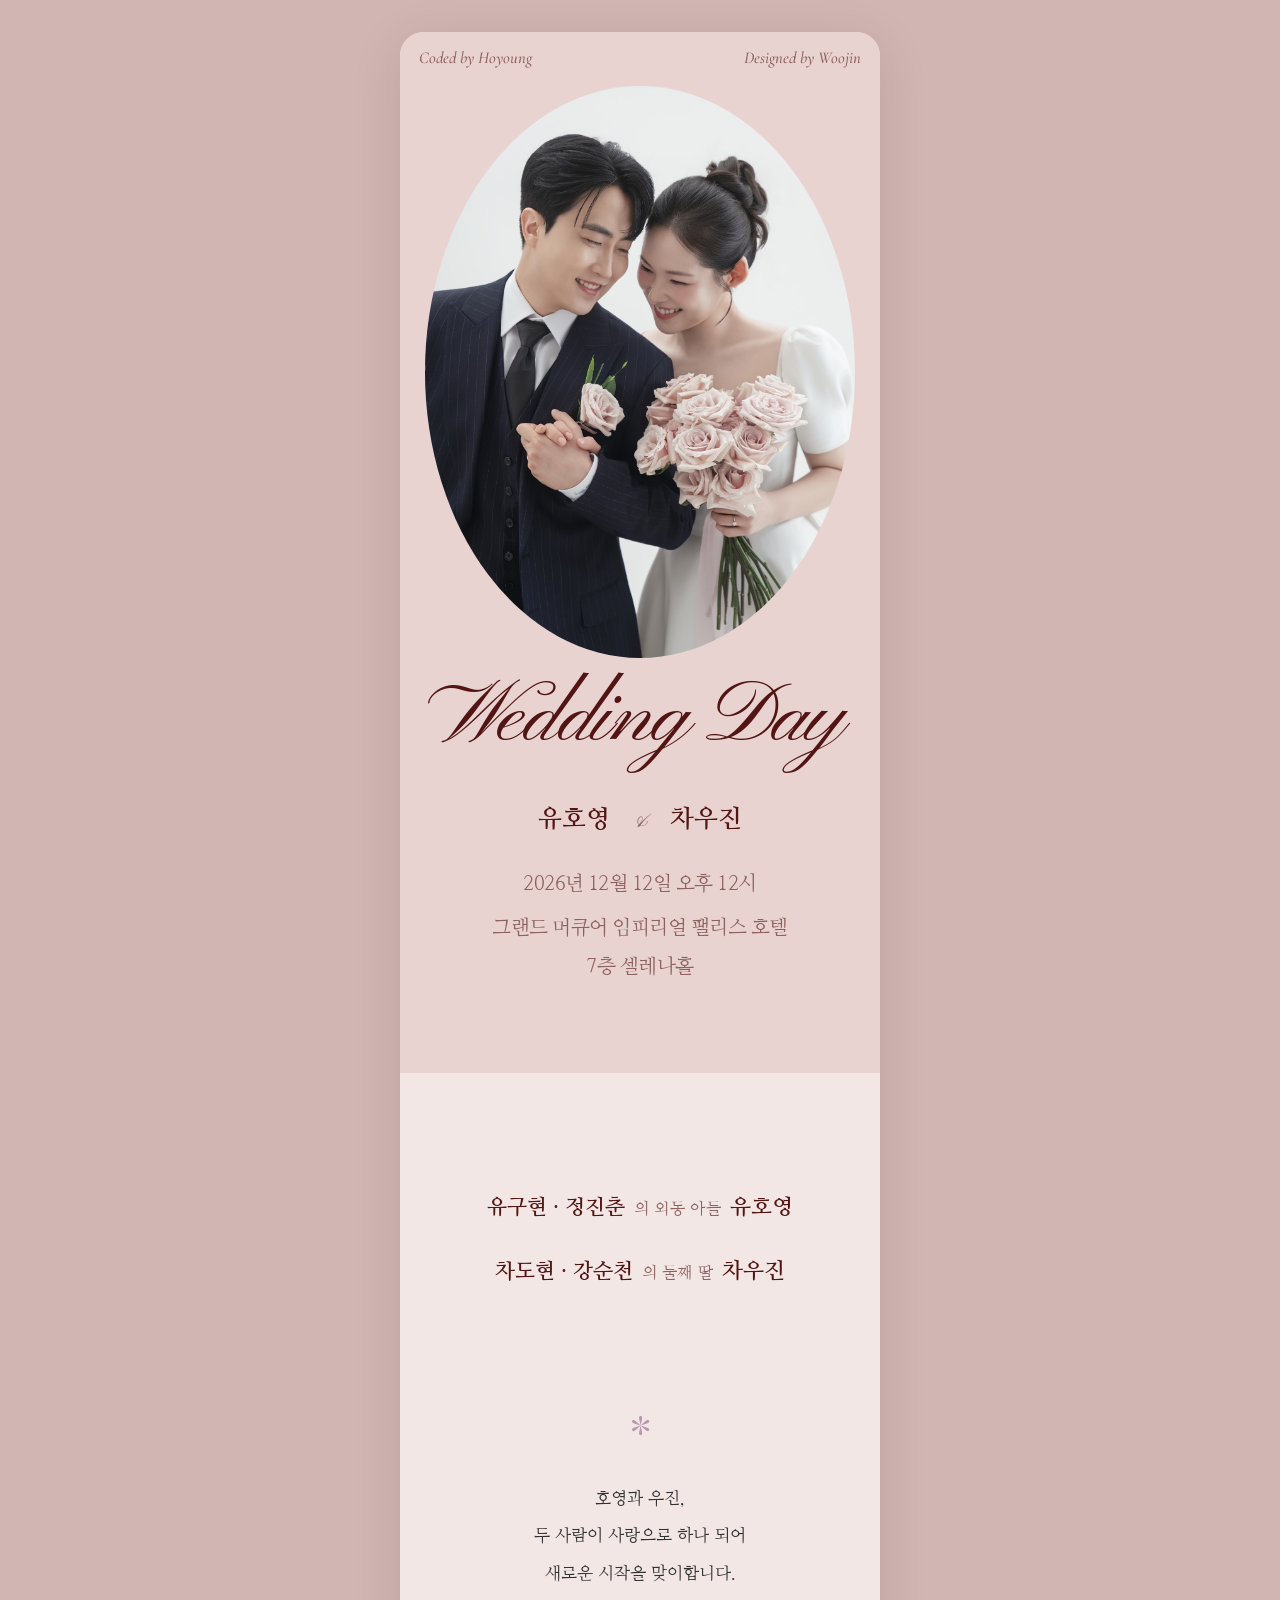
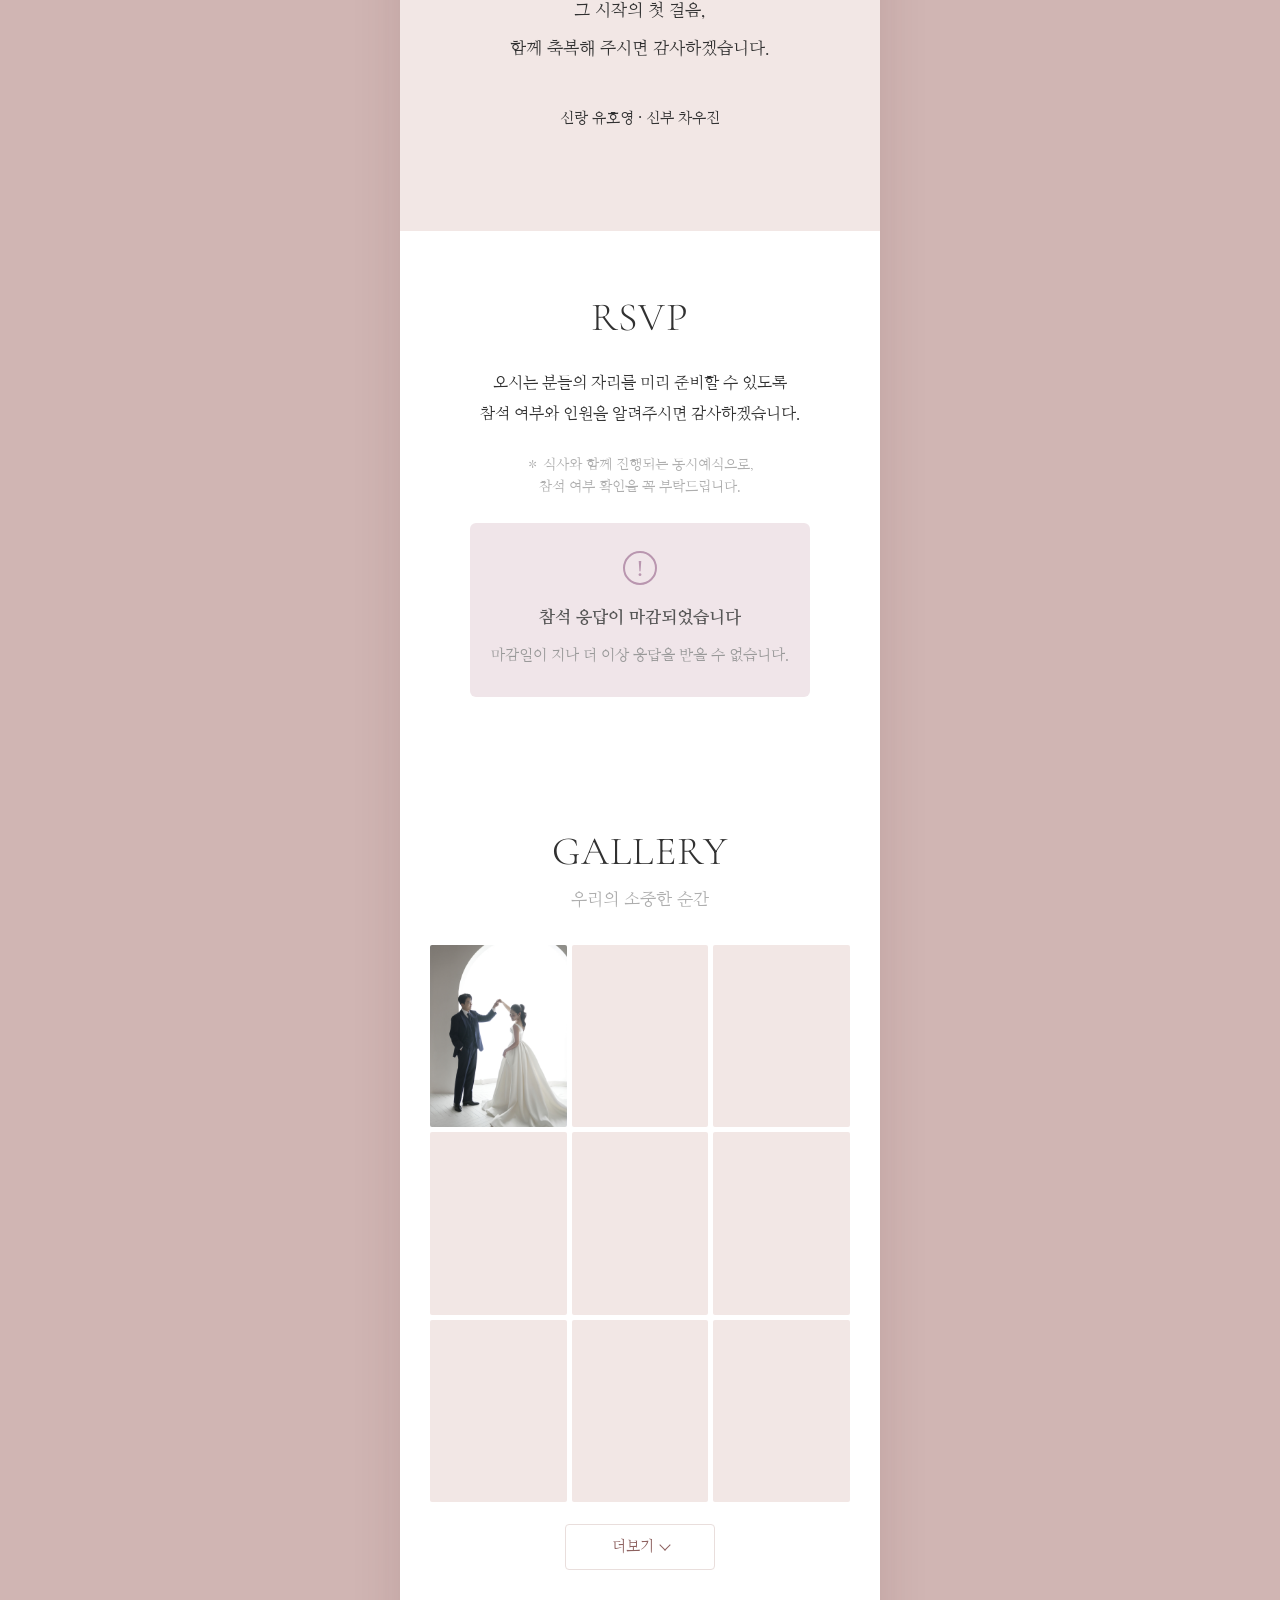
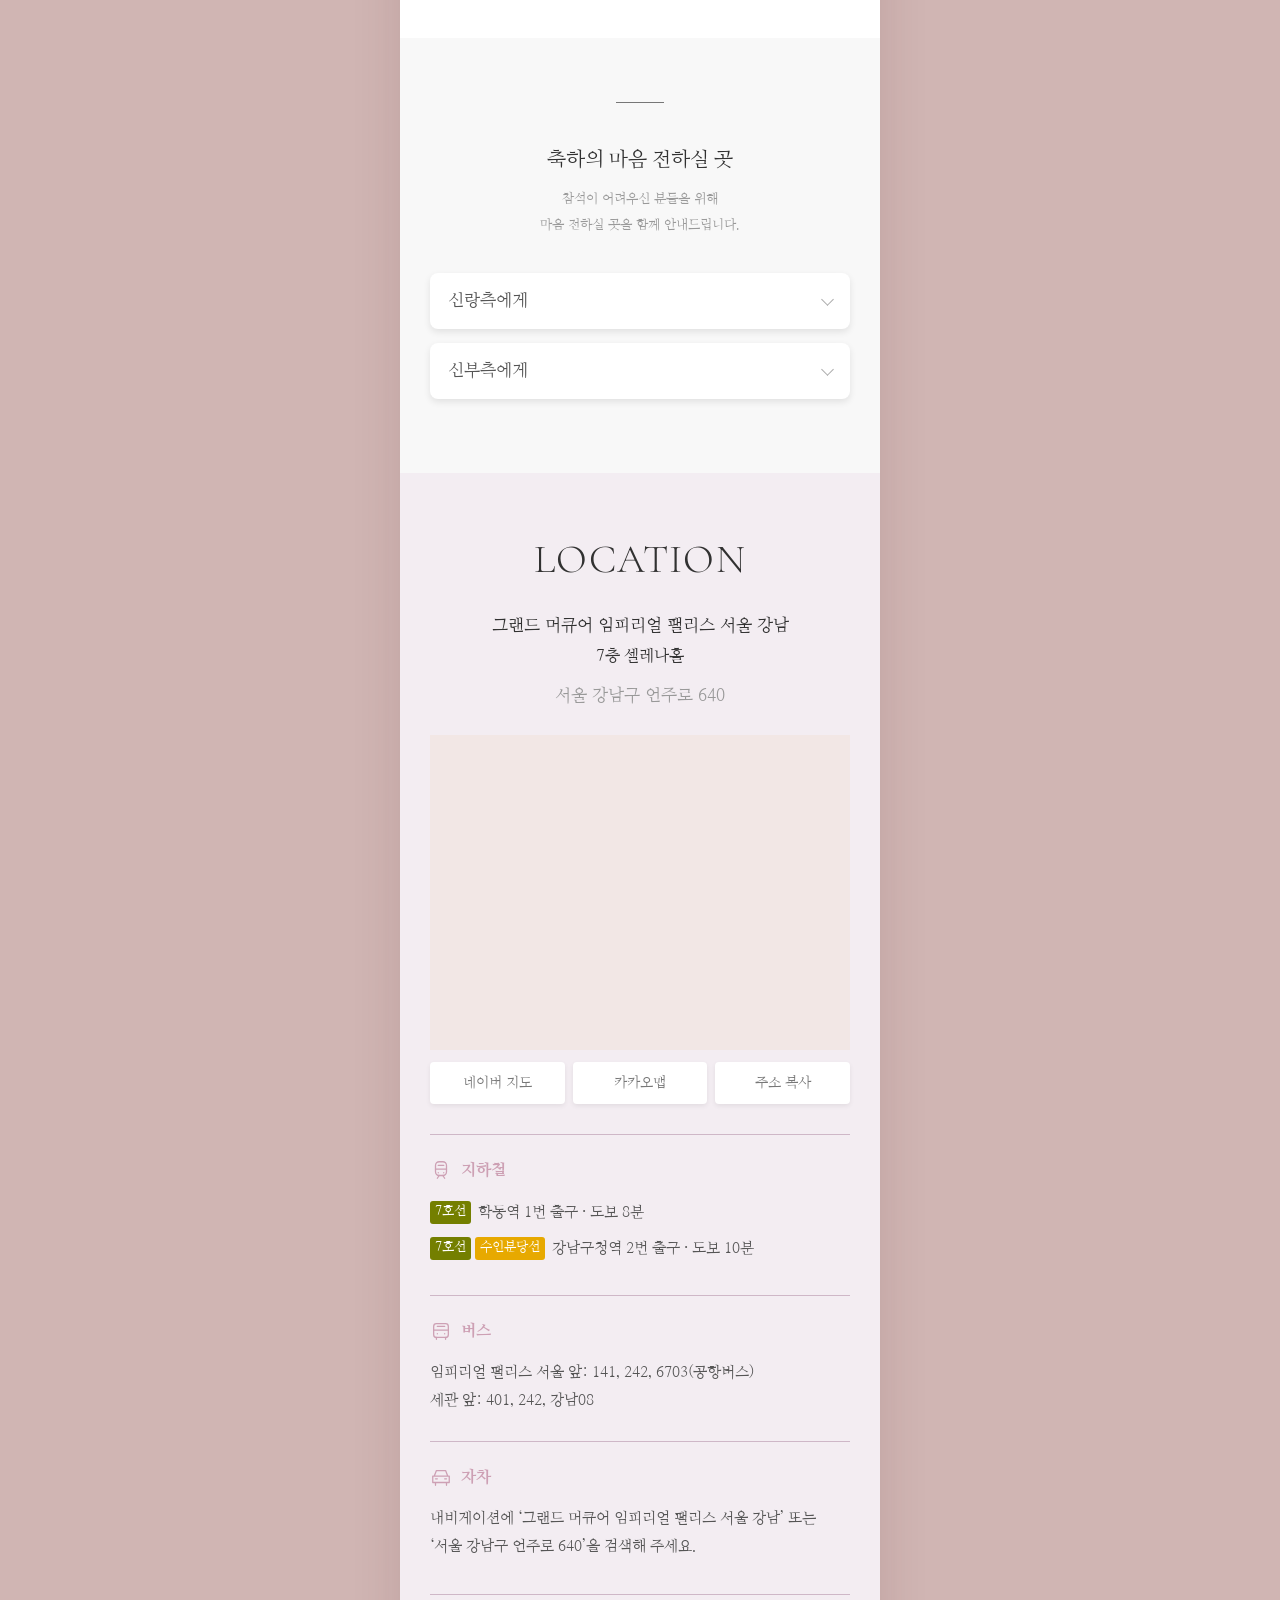
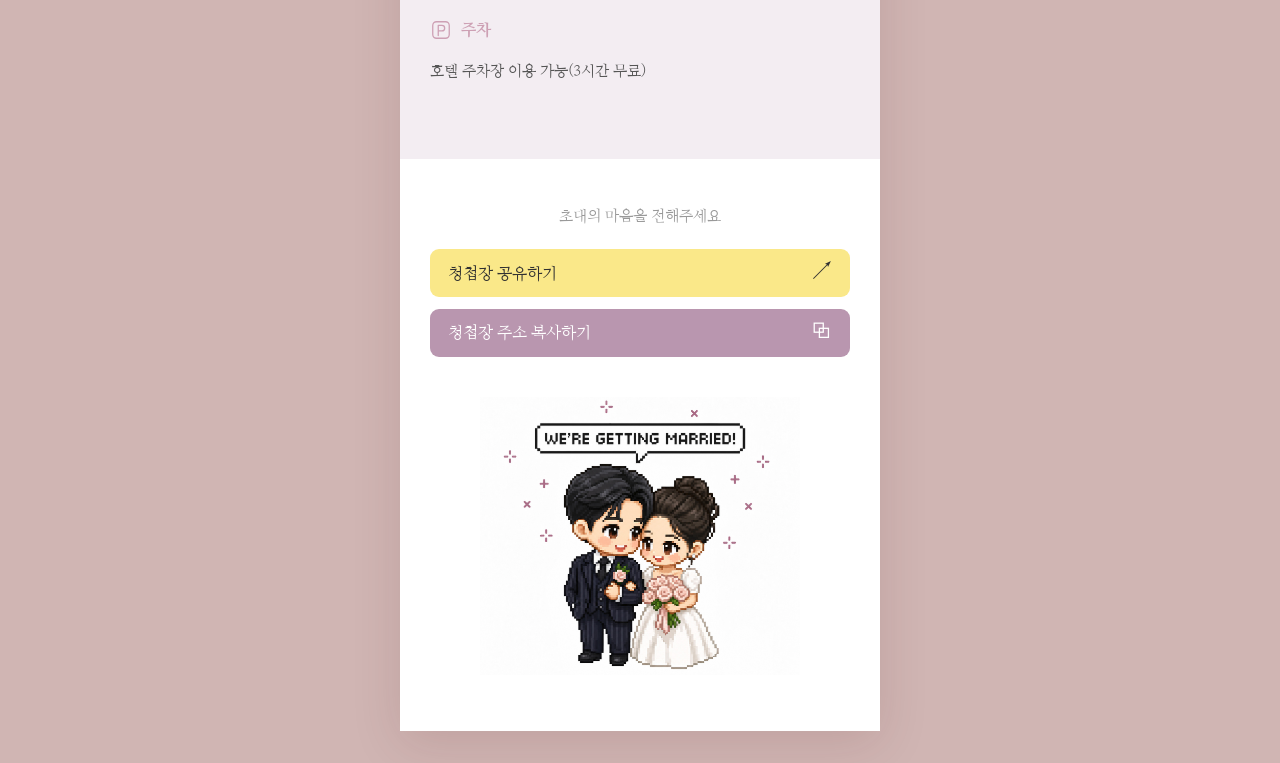
==== commit 97a6a80e: "Add files via upload" ====
--- a/share.html
+++ b/share.html
@@ -1,9 +1,6 @@
-<!doctype html><html lang="ko"><head><meta charset="utf-8"><meta name="viewport" content="width=device-width,initial-scale=1"><title>호영과 우진, 결혼합니다</title><meta name="description" content="2026년 12월 12일 토요일 오후 12시
-저희의 소중한 날에 함께해 주세요">
+<!doctype html><html lang="ko"><head><meta charset="utf-8"><meta name="viewport" content="width=device-width,initial-scale=1"><title>호영과 우진, 결혼합니다</title><meta name="description" content="2026년 12월 12일 토요일 오후 12시 · 저희의 소중한 날에 함께해 주세요">
 <link rel="canonical" href="https://hoyoung-woojin.github.io/wedding-invitation/share.html">
-<meta property="og:type" content="website"><meta property="og:locale" content="ko_KR"><meta property="og:title" content="유호영 ♥ 차우진 결혼합니다"><meta property="og:description" content="2026년 12월 12일 토요일 오후 12시
-저희의 소중한 날에 함께해 주세요"><meta property="og:url" content="https://hoyoung-woojin.github.io/wedding-invitation/share.html"><meta property="og:image" content="https://hoyoung-woojin.github.io/wedding-invitation/images/share-photo-v2.jpg"><meta property="og:image:width" content="1200"><meta property="og:image:height" content="630"><meta property="og:image:alt" content="유호영 ♥ 차우진 결혼합니다"><meta name="twitter:card" content="summary_large_image"><meta name="twitter:title" content="유호영 ♥ 차우진 결혼합니다"><meta name="twitter:description" content="2026년 12월 12일 토요일 오후 12시
-저희의 소중한 날에 함께해 주세요"><meta name="twitter:image" content="https://hoyoung-woojin.github.io/wedding-invitation/images/share-photo-v2.jpg">
+<meta property="og:type" content="website"><meta property="og:locale" content="ko_KR"><meta property="og:title" content="유호영 ♥ 차우진 결혼합니다"><meta property="og:description" content="2026년 12월 12일 토요일 오후 12시 · 저희의 소중한 날에 함께해 주세요"><meta property="og:url" content="https://hoyoung-woojin.github.io/wedding-invitation/share.html"><meta property="og:image" content="https://hoyoung-woojin.github.io/wedding-invitation/images/thumbnail_v2.jpg"><meta property="og:image:width" content="1200"><meta property="og:image:height" content="630"><meta property="og:image:alt" content="유호영 ♥ 차우진 결혼합니다"><meta name="twitter:card" content="summary_large_image"><meta name="twitter:title" content="유호영 ♥ 차우진 결혼합니다"><meta name="twitter:description" content="2026년 12월 12일 토요일 오후 12시 · 저희의 소중한 날에 함께해 주세요"><meta name="twitter:image" content="https://hoyoung-woojin.github.io/wedding-invitation/images/thumbnail_v2.jpg">
 <style>
 
 @import url('https://fonts.googleapis.com/css2?family=Cormorant:ital,wght@1,500&family=Cormorant+Garamond:wght@300&family=Pinyon+Script&display=swap');
